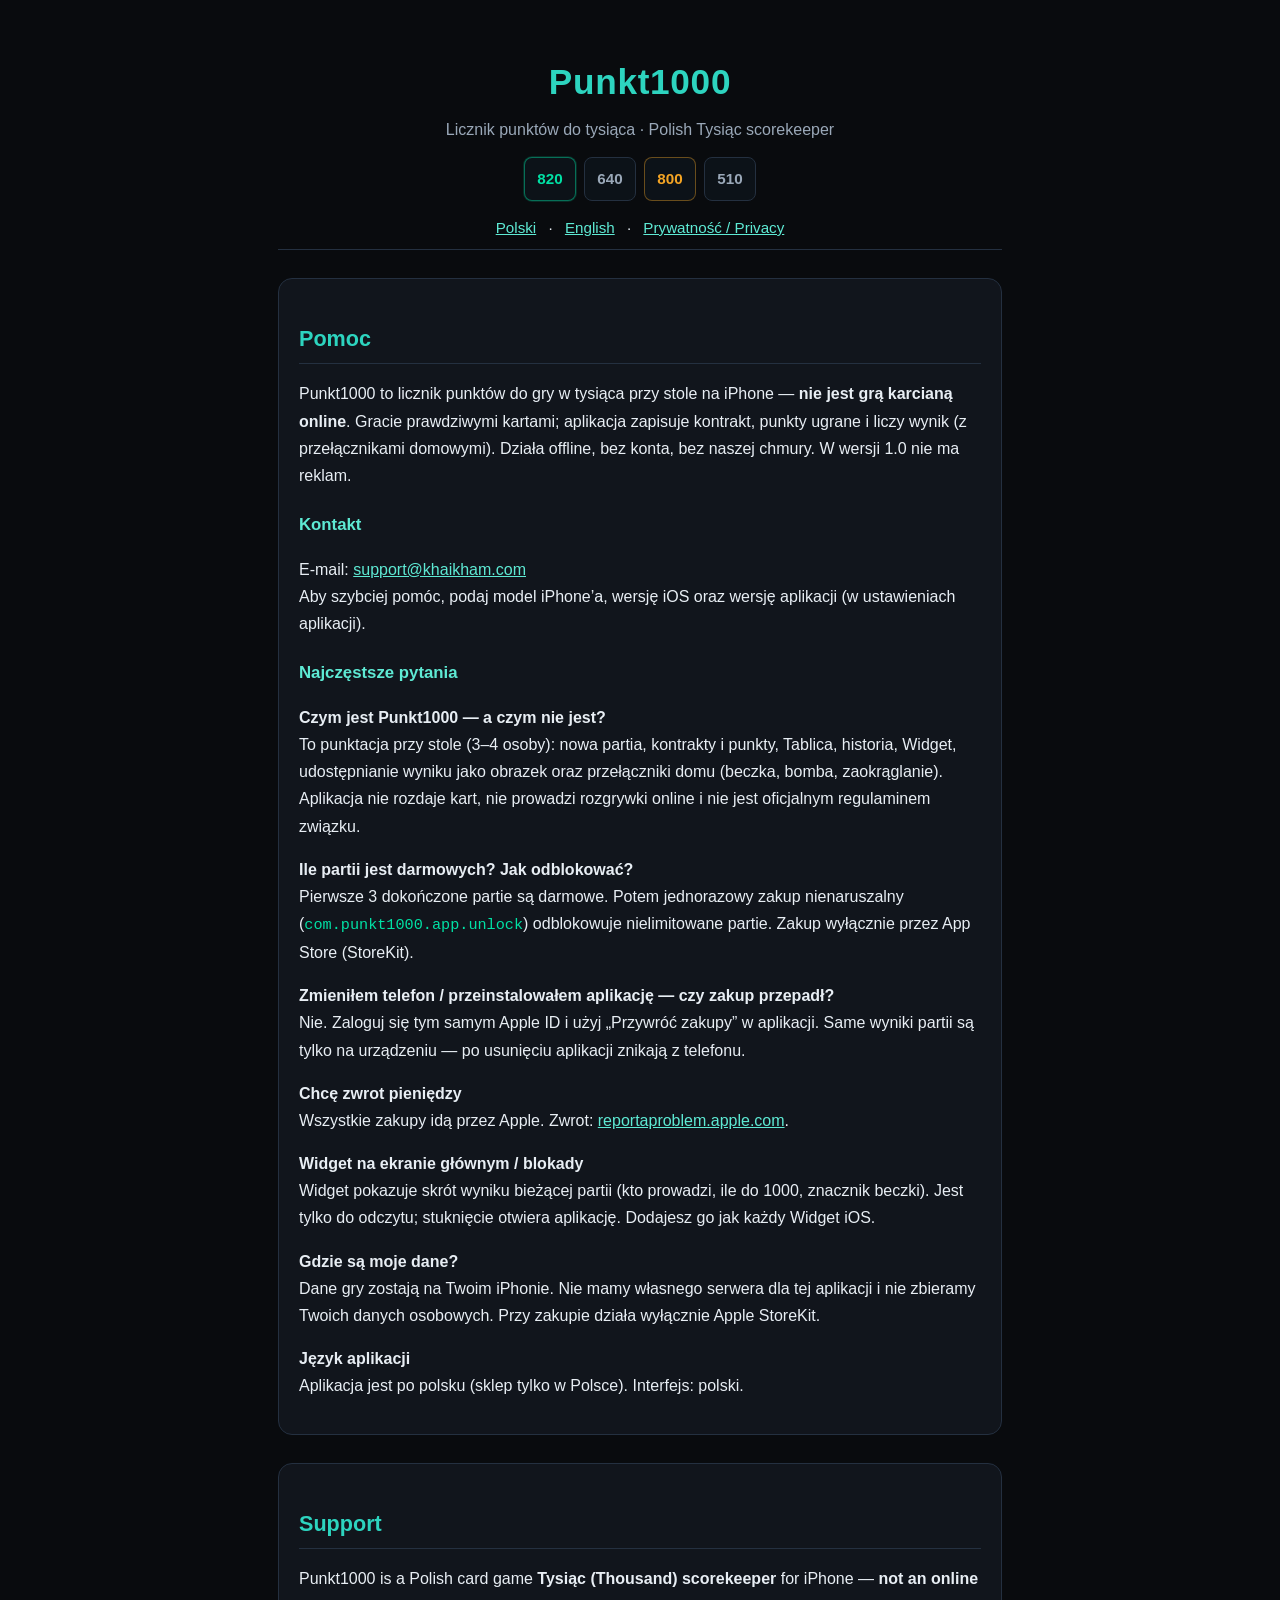
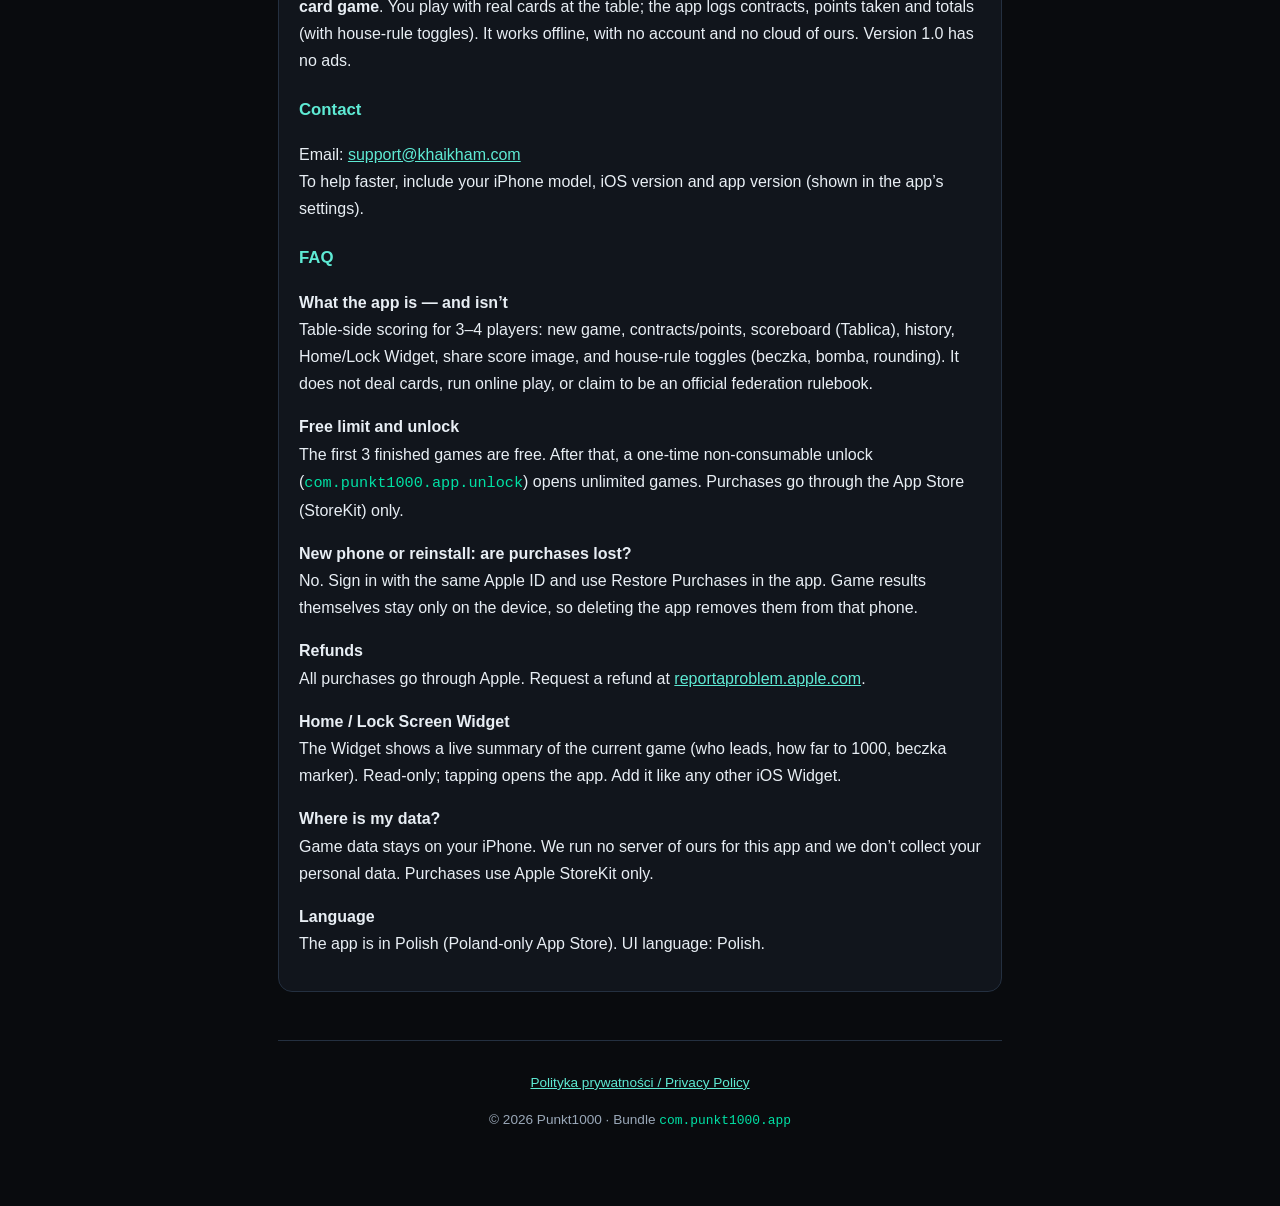
==== index.html @ b8b7ca8b "Add files via upload" ====
<!doctype html>
<html lang="pl">
<head>
<meta charset="utf-8">
<meta name="viewport" content="width=device-width, initial-scale=1">
<title>Punkt1000: Pomoc / Support</title>
<meta name="description" content="Punkt1000 — licznik punktów do tysiąca na iPhone: pomoc i kontakt / Polish Tysiąc scorekeeper for iPhone: support and contact.">
<meta name="referrer" content="no-referrer">
<link rel="stylesheet" href="style.css">
</head>
<body>
<div class="wrap">
<header>
  <p class="logo">Punkt1000</p>
  <p class="tag">Licznik punktów do tysiąca · Polish Tysiąc scorekeeper</p>
  <div class="score" aria-hidden="true"><span class="lead">820</span><span>640</span><span class="mark">800</span><span>510</span></div>
  <nav><a href="#pl">Polski</a> · <a href="#en">English</a> · <a href="privacy.html">Prywatność / Privacy</a></nav>
</header>

<section class="lang" id="pl" lang="pl">
  <h2>Pomoc</h2>
  <p>Punkt1000 to licznik punktów do gry w tysiąca przy stole na iPhone — <strong>nie jest grą karcianą online</strong>. Gracie prawdziwymi kartami; aplikacja zapisuje kontrakt, punkty ugrane i liczy wynik (z przełącznikami domowymi). Działa offline, bez konta, bez naszej chmury. W wersji 1.0 nie ma reklam.</p>

  <h3>Kontakt</h3>
  <p>E-mail: <a href="mailto:support@khaikham.com">support@khaikham.com</a><br>
  Aby szybciej pomóc, podaj model iPhone’a, wersję iOS oraz wersję aplikacji (w ustawieniach aplikacji).</p>

  <h3>Najczęstsze pytania</h3>
  <p><strong>Czym jest Punkt1000 — a czym nie jest?</strong><br>
  To punktacja przy stole (3–4 osoby): nowa partia, kontrakty i punkty, Tablica, historia, Widget, udostępnianie wyniku jako obrazek oraz przełączniki domu (beczka, bomba, zaokrąglanie). Aplikacja nie rozdaje kart, nie prowadzi rozgrywki online i nie jest oficjalnym regulaminem związku.</p>
  <p><strong>Ile partii jest darmowych? Jak odblokować?</strong><br>
  Pierwsze 3 dokończone partie są darmowe. Potem jednorazowy zakup nienaruszalny (<code>com.punkt1000.app.unlock</code>) odblokowuje nielimitowane partie. Zakup wyłącznie przez App Store (StoreKit).</p>
  <p><strong>Zmieniłem telefon / przeinstalowałem aplikację — czy zakup przepadł?</strong><br>
  Nie. Zaloguj się tym samym Apple ID i użyj „Przywróć zakupy” w aplikacji. Same wyniki partii są tylko na urządzeniu — po usunięciu aplikacji znikają z telefonu.</p>
  <p><strong>Chcę zwrot pieniędzy</strong><br>
  Wszystkie zakupy idą przez Apple. Zwrot: <a href="https://reportaproblem.apple.com/">reportaproblem.apple.com</a>.</p>
  <p><strong>Widget na ekranie głównym / blokady</strong><br>
  Widget pokazuje skrót wyniku bieżącej partii (kto prowadzi, ile do 1000, znacznik beczki). Jest tylko do odczytu; stuknięcie otwiera aplikację. Dodajesz go jak każdy Widget iOS.</p>
  <p><strong>Gdzie są moje dane?</strong><br>
  Dane gry zostają na Twoim iPhonie. Nie mamy własnego serwera dla tej aplikacji i nie zbieramy Twoich danych osobowych. Przy zakupie działa wyłącznie Apple StoreKit.</p>
  <p><strong>Język aplikacji</strong><br>
  Aplikacja jest po polsku (sklep tylko w Polsce). Interfejs: polski.</p>
</section>

<section class="lang" id="en" lang="en">
  <h2>Support</h2>
  <p>Punkt1000 is a Polish card game <strong>Tysiąc (Thousand) scorekeeper</strong> for iPhone — <strong>not an online card game</strong>. You play with real cards at the table; the app logs contracts, points taken and totals (with house-rule toggles). It works offline, with no account and no cloud of ours. Version 1.0 has no ads.</p>

  <h3>Contact</h3>
  <p>Email: <a href="mailto:support@khaikham.com">support@khaikham.com</a><br>
  To help faster, include your iPhone model, iOS version and app version (shown in the app’s settings).</p>

  <h3>FAQ</h3>
  <p><strong>What the app is — and isn’t</strong><br>
  Table-side scoring for 3–4 players: new game, contracts/points, scoreboard (Tablica), history, Home/Lock Widget, share score image, and house-rule toggles (beczka, bomba, rounding). It does not deal cards, run online play, or claim to be an official federation rulebook.</p>
  <p><strong>Free limit and unlock</strong><br>
  The first 3 finished games are free. After that, a one-time non-consumable unlock (<code>com.punkt1000.app.unlock</code>) opens unlimited games. Purchases go through the App Store (StoreKit) only.</p>
  <p><strong>New phone or reinstall: are purchases lost?</strong><br>
  No. Sign in with the same Apple ID and use Restore Purchases in the app. Game results themselves stay only on the device, so deleting the app removes them from that phone.</p>
  <p><strong>Refunds</strong><br>
  All purchases go through Apple. Request a refund at <a href="https://reportaproblem.apple.com/">reportaproblem.apple.com</a>.</p>
  <p><strong>Home / Lock Screen Widget</strong><br>
  The Widget shows a live summary of the current game (who leads, how far to 1000, beczka marker). Read-only; tapping opens the app. Add it like any other iOS Widget.</p>
  <p><strong>Where is my data?</strong><br>
  Game data stays on your iPhone. We run no server of ours for this app and we don’t collect your personal data. Purchases use Apple StoreKit only.</p>
  <p><strong>Language</strong><br>
  The app is in Polish (Poland-only App Store). UI language: Polish.</p>
</section>

<footer>
  <p><a href="privacy.html">Polityka prywatności / Privacy Policy</a></p>
  <p>© 2026 Punkt1000 · Bundle <code>com.punkt1000.app</code></p>
</footer>
</div>
</body>
</html>
---- style.css ----
/* Punkt1000 static site. No external fonts, scripts or trackers. Teal/dark theme. */
:root{
  --bg:#090B0E;
  --card:#11151C;
  --line:#243040;
  --teal:#2DD4BF;
  --teal-soft:#5EEAD4;
  --mint:#00E1A5;
  --text:#E8EEF4;
  --muted:#9AA8B8;
  --amber:#F5A524;
}
*{box-sizing:border-box}
html{background:var(--bg)}
body{margin:0;color:var(--text);background:var(--bg);font:16px/1.7 -apple-system,BlinkMacSystemFont,"SF Pro Text","Segoe UI",Roboto,"Helvetica Neue",Arial,sans-serif}
.wrap{max-width:760px;margin:0 auto;padding:24px 18px 64px}
header{text-align:center;padding:28px 0 8px;border-bottom:1px solid var(--line)}
.logo{font-size:2.2rem;font-weight:700;color:var(--teal);letter-spacing:.02em;margin:0}
.tag{color:var(--muted);margin:4px 0 0}
nav{margin:14px 0 0;font-size:.95rem}
nav a{margin:0 8px}
a{color:var(--teal-soft)}
a:hover{color:var(--mint)}
h2{color:var(--teal);font-size:1.35rem;margin:36px 0 8px;padding-bottom:6px;border-bottom:1px solid var(--line)}
h3{color:var(--teal-soft);font-size:1.05rem;margin:22px 0 4px}
section.lang{background:var(--card);border:1px solid var(--line);border-radius:14px;padding:6px 20px 18px;margin-top:28px}
.note{border-left:3px solid var(--teal);background:rgba(45,212,191,.08);padding:10px 14px;border-radius:6px;margin:12px 0}
code{color:var(--mint);font-size:.95em}
.score{display:flex;gap:8px;justify-content:center;align-items:flex-end;margin:14px 0 4px}
.score span{min-width:52px;padding:8px 10px;border-radius:8px;border:1px solid var(--line);background:#0c1218;font-variant-numeric:tabular-nums;font-weight:600;font-size:.95rem;color:var(--muted)}
.score .lead{color:var(--mint);border-color:rgba(0,225,165,.45);box-shadow:0 0 0 1px rgba(0,225,165,.15)}
.score .mark{color:var(--amber);border-color:rgba(245,165,36,.4)}
footer{margin-top:48px;text-align:center;color:var(--muted);font-size:.85rem;border-top:1px solid var(--line);padding-top:16px}
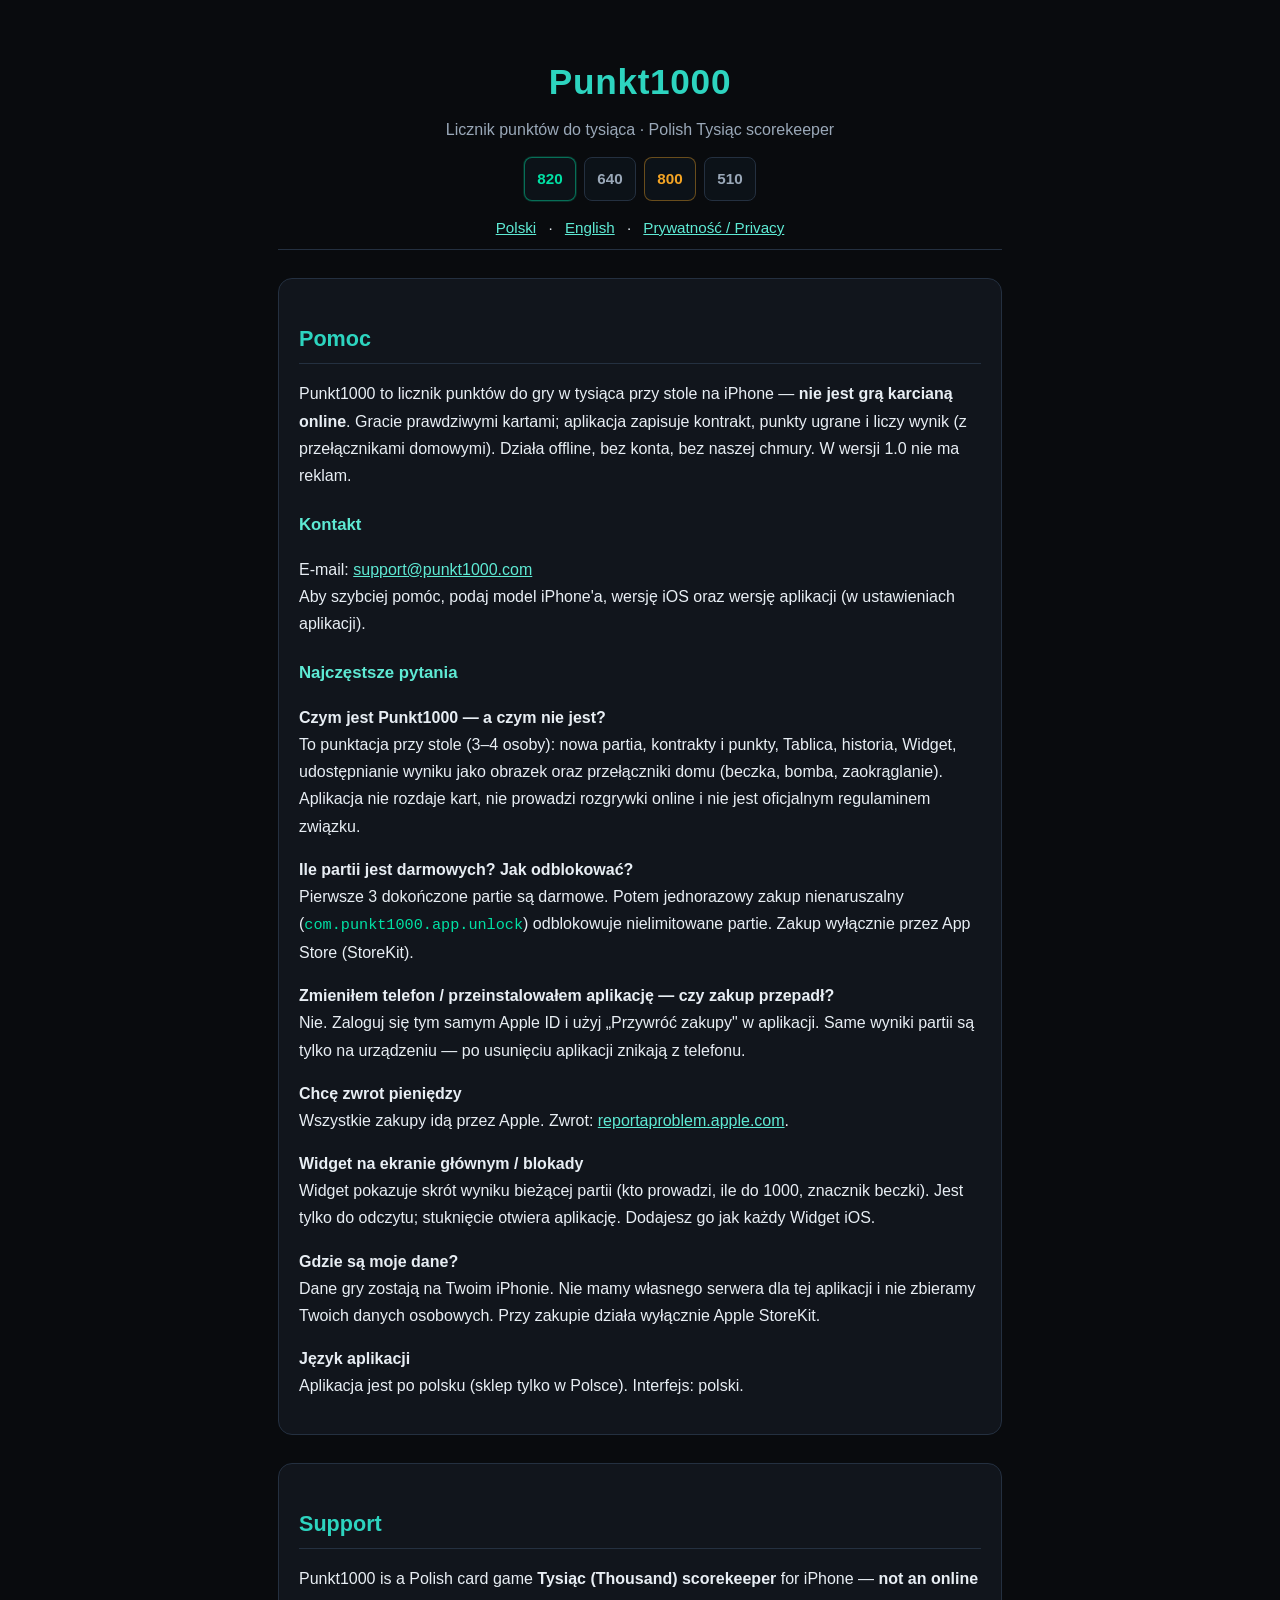
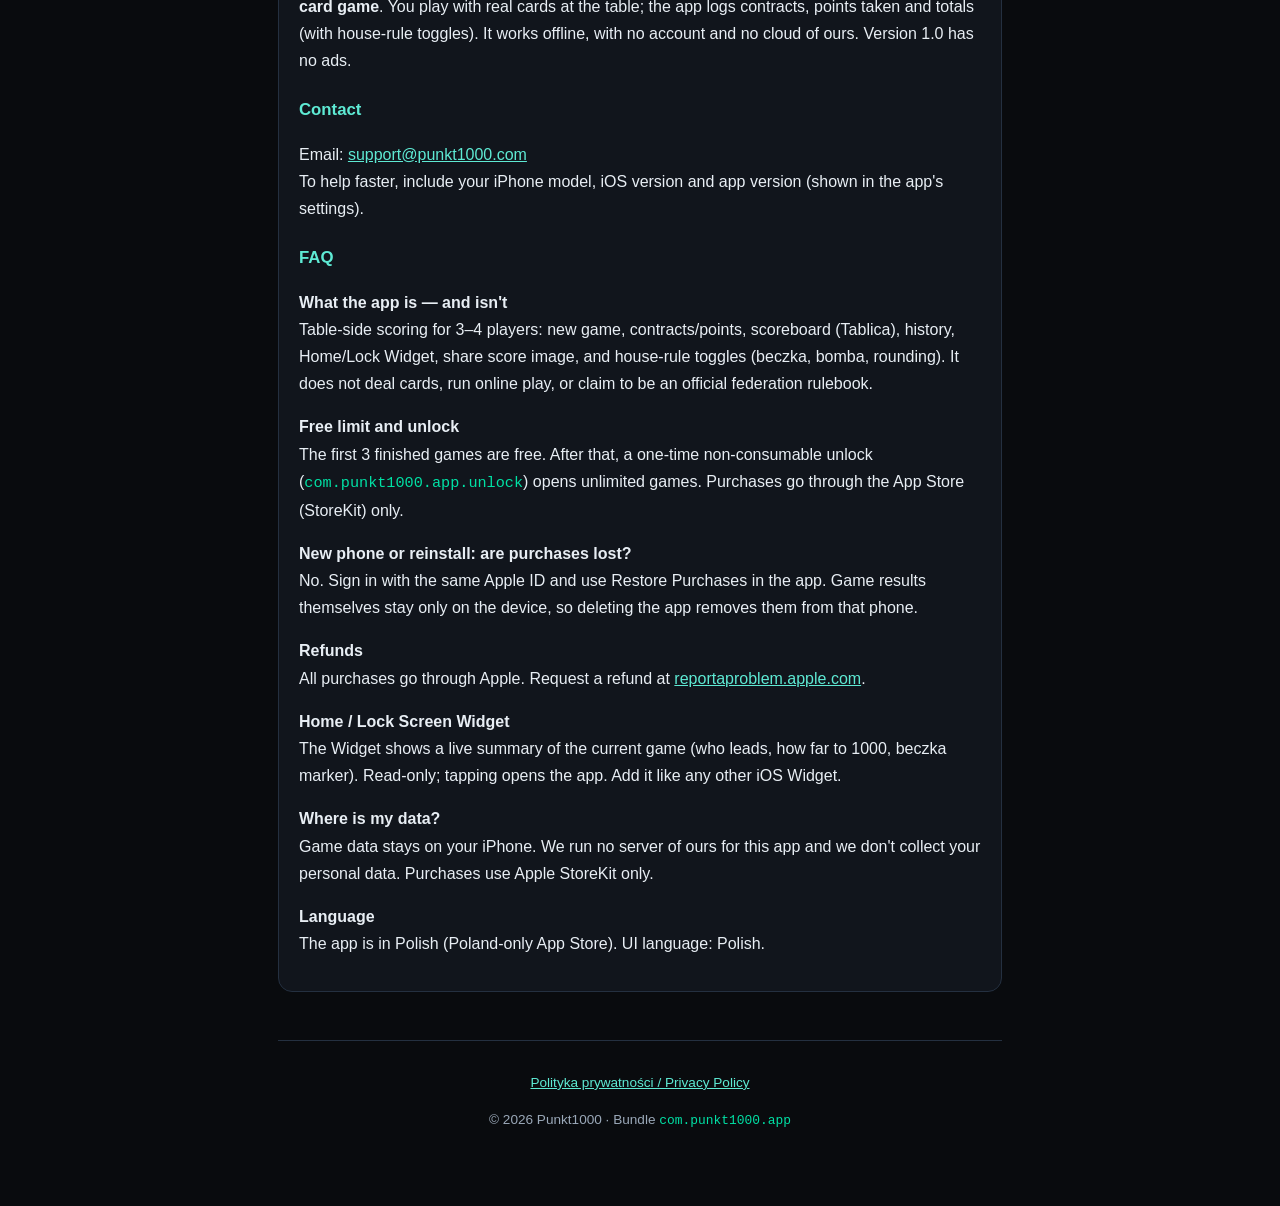
==== commit 4b2c1e70: "Update support email from support@khaikham.com to support@punkt1000.com Co-authored-by: Chen Guohao " ====
--- a/index.html
+++ b/index.html
@@ -22,8 +22,8 @@
   <p>Punkt1000 to licznik punktów do gry w tysiąca przy stole na iPhone — <strong>nie jest grą karcianą online</strong>. Gracie prawdziwymi kartami; aplikacja zapisuje kontrakt, punkty ugrane i liczy wynik (z przełącznikami domowymi). Działa offline, bez konta, bez naszej chmury. W wersji 1.0 nie ma reklam.</p>
 
   <h3>Kontakt</h3>
-  <p>E-mail: <a href="mailto:support@khaikham.com">support@khaikham.com</a><br>
-  Aby szybciej pomóc, podaj model iPhone’a, wersję iOS oraz wersję aplikacji (w ustawieniach aplikacji).</p>
+  <p>E-mail: <a href="mailto:support@punkt1000.com">support@punkt1000.com</a><br>
+  Aby szybciej pomóc, podaj model iPhone'a, wersję iOS oraz wersję aplikacji (w ustawieniach aplikacji).</p>
 
   <h3>Najczęstsze pytania</h3>
   <p><strong>Czym jest Punkt1000 — a czym nie jest?</strong><br>
@@ -31,7 +31,7 @@
   <p><strong>Ile partii jest darmowych? Jak odblokować?</strong><br>
   Pierwsze 3 dokończone partie są darmowe. Potem jednorazowy zakup nienaruszalny (<code>com.punkt1000.app.unlock</code>) odblokowuje nielimitowane partie. Zakup wyłącznie przez App Store (StoreKit).</p>
   <p><strong>Zmieniłem telefon / przeinstalowałem aplikację — czy zakup przepadł?</strong><br>
-  Nie. Zaloguj się tym samym Apple ID i użyj „Przywróć zakupy” w aplikacji. Same wyniki partii są tylko na urządzeniu — po usunięciu aplikacji znikają z telefonu.</p>
+  Nie. Zaloguj się tym samym Apple ID i użyj „Przywróć zakupy" w aplikacji. Same wyniki partii są tylko na urządzeniu — po usunięciu aplikacji znikają z telefonu.</p>
   <p><strong>Chcę zwrot pieniędzy</strong><br>
   Wszystkie zakupy idą przez Apple. Zwrot: <a href="https://reportaproblem.apple.com/">reportaproblem.apple.com</a>.</p>
   <p><strong>Widget na ekranie głównym / blokady</strong><br>
@@ -47,11 +47,11 @@
   <p>Punkt1000 is a Polish card game <strong>Tysiąc (Thousand) scorekeeper</strong> for iPhone — <strong>not an online card game</strong>. You play with real cards at the table; the app logs contracts, points taken and totals (with house-rule toggles). It works offline, with no account and no cloud of ours. Version 1.0 has no ads.</p>
 
   <h3>Contact</h3>
-  <p>Email: <a href="mailto:support@khaikham.com">support@khaikham.com</a><br>
-  To help faster, include your iPhone model, iOS version and app version (shown in the app’s settings).</p>
+  <p>Email: <a href="mailto:support@punkt1000.com">support@punkt1000.com</a><br>
+  To help faster, include your iPhone model, iOS version and app version (shown in the app's settings).</p>
 
   <h3>FAQ</h3>
-  <p><strong>What the app is — and isn’t</strong><br>
+  <p><strong>What the app is — and isn't</strong><br>
   Table-side scoring for 3–4 players: new game, contracts/points, scoreboard (Tablica), history, Home/Lock Widget, share score image, and house-rule toggles (beczka, bomba, rounding). It does not deal cards, run online play, or claim to be an official federation rulebook.</p>
   <p><strong>Free limit and unlock</strong><br>
   The first 3 finished games are free. After that, a one-time non-consumable unlock (<code>com.punkt1000.app.unlock</code>) opens unlimited games. Purchases go through the App Store (StoreKit) only.</p>
@@ -62,7 +62,7 @@
   <p><strong>Home / Lock Screen Widget</strong><br>
   The Widget shows a live summary of the current game (who leads, how far to 1000, beczka marker). Read-only; tapping opens the app. Add it like any other iOS Widget.</p>
   <p><strong>Where is my data?</strong><br>
-  Game data stays on your iPhone. We run no server of ours for this app and we don’t collect your personal data. Purchases use Apple StoreKit only.</p>
+  Game data stays on your iPhone. We run no server of ours for this app and we don't collect your personal data. Purchases use Apple StoreKit only.</p>
   <p><strong>Language</strong><br>
   The app is in Polish (Poland-only App Store). UI language: Polish.</p>
 </section>
